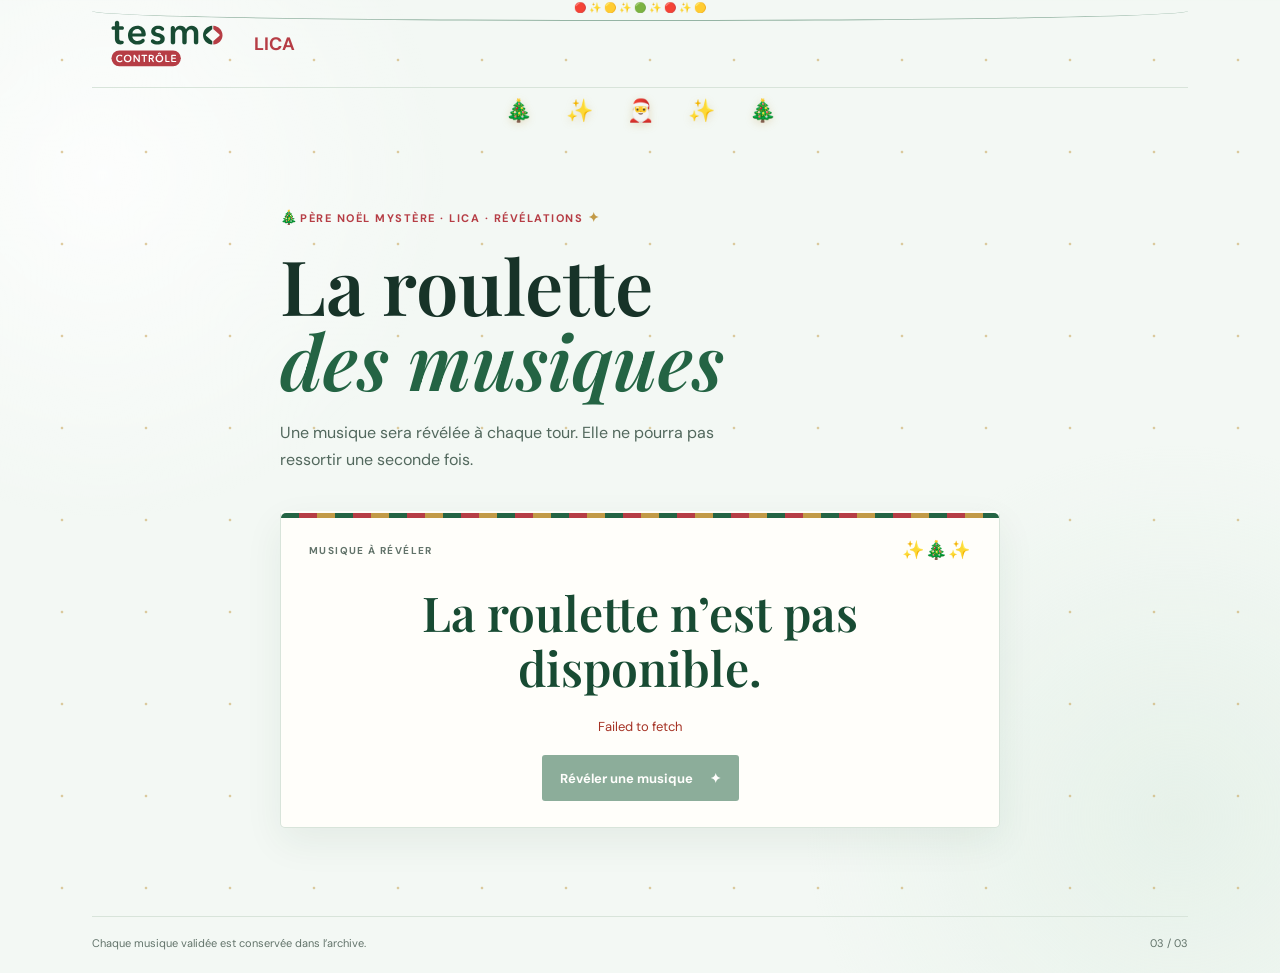
==== revelation.html @ 674e6483 "Archive completed draws and add reveal roulette" ====
<!doctype html>
<html lang="fr">
  <head>
    <meta charset="utf-8" />
    <meta name="viewport" content="width=device-width, initial-scale=1" />
    <meta name="theme-color" content="#f3f8f4" />
    <title>Révélation des musiques | LICA · Père Noël mystère</title>
    <link rel="stylesheet" href="styles.css?v=christmas-kitsch-2" />
  </head>
  <body data-page="reveal">
    <main class="shell">
      <header class="topbar">
        <div class="brand">
          <img class="brand-logo" src="assets/tesmo-controle.svg" alt="Tesmo Contrôle" />
          <span class="brand-label">LICA</span>
        </div>
      </header>
      <div class="holiday-trim" aria-hidden="true"><span>🎄</span><span>✨</span><span>🎅</span><span>✨</span><span>🎄</span></div>

      <section class="content draw-content">
        <p class="eyebrow">PÈRE NOËL MYSTÈRE · LICA · RÉVÉLATIONS</p>
        <h1>La roulette<br /><em>des musiques</em></h1>
        <p class="intro">Une musique sera révélée à chaque tour. Elle ne pourra pas ressortir une seconde fois.</p>

        <section class="draw-panel" aria-labelledby="reveal-heading">
          <div class="draw-panel-top"><span id="reveal-heading">MUSIQUE À RÉVÉLER</span><span class="draw-star" aria-hidden="true">✨🎄✨</span></div>
          <div class="draw-result" id="reveal-result" aria-live="polite">La roulette n’est pas encore ouverte.</div>
          <p class="status" id="reveal-status" role="status" aria-live="polite">Les musiques seront révélées quand le tirage sera terminé.</p>
          <div class="draw-actions">
            <button class="button button-primary" id="reveal-next" type="button" disabled>Révéler une musique <span aria-hidden="true">✦</span></button>
          </div>
        </section>
      </section>

      <footer class="footer"><span>Chaque musique validée est conservée dans l’archive.</span><span>03 / 03</span></footer>
    </main>
    <script src="config.js?v=c929e76"></script>
    <script src="app.js?v=archive-reveal-1"></script>
  </body>
</html>
---- styles.css ----
@import url('https://fonts.googleapis.com/css2?family=DM+Sans:wght@400;500;600;700&family=Playfair+Display:ital,wght@0,600;0,700;1,600;1,700&display=swap');

:root {
  color-scheme: light;
  --paper: #f3f8f4;
  --ink: #173328;
  --muted: #62736a;
  --green: #246444;
  --green-dark: #184b33;
  --red: #b63d45;
  --gold: #c29a47;
  --line: #d8e4da;
  --white: #fffefa;
}

* { box-sizing: border-box; }

body {
  min-width: 320px;
  min-height: 100vh;
  margin: 0;
  background: var(--paper);
  color: var(--ink);
  font-family: 'DM Sans', 'Trebuchet MS', sans-serif;
  background-image:
    radial-gradient(#d8e6dc 0.7px, transparent 0.7px),
    radial-gradient(circle, rgba(194, 154, 71, 0.5) 1px, transparent 1.7px),
    radial-gradient(circle at 8% 18%, rgba(255, 255, 255, 0.8), transparent 24%),
    radial-gradient(circle at 92% 84%, rgba(218, 235, 223, 0.5), transparent 26%);
  background-size: 18px 18px, 84px 92px, auto, auto;
  background-position: 0 0, 20px 14px, center, center;
}

.shell {
  display: flex;
  min-height: 100vh;
  flex-direction: column;
  padding: 0 7.2vw;
}

.topbar {
  position: relative;
  display: flex;
  height: 88px;
  align-items: center;
  justify-content: space-between;
  border-bottom: 1px solid var(--line);
}

.topbar::before {
  position: absolute;
  top: 0;
  right: 0;
  left: 0;
  height: 20px;
  border-bottom: 1px solid var(--green);
  border-radius: 0 0 48% 48%;
  content: '';
  opacity: 0.45;
  pointer-events: none;
}

.topbar::after {
  position: absolute;
  top: 3px;
  right: 6%;
  left: 6%;
  color: var(--gold);
  content: '🔴 ✨ 🟡 ✨ 🟢 ✨ 🔴 ✨ 🟡';
  font-size: 10px;
  line-height: 1;
  text-align: center;
  pointer-events: none;
}

.brand {
  position: relative;
  z-index: 1;
  display: flex;
  flex: 0 0 auto;
  align-items: center;
  gap: 12px;
  text-decoration: none;
}

.brand-logo { display: block; width: 150px; height: auto; }
.brand-label { color: var(--red); font-size: 18px; font-weight: 700; }

.holiday-trim {
  display: flex;
  min-height: 44px;
  align-items: center;
  justify-content: center;
  gap: clamp(14px, 4vw, 34px);
  text-shadow: 0 2px 8px rgba(194, 154, 71, 0.28);
}

.holiday-trim span { display: inline-block; font-size: 22px; }
.holiday-trim span:nth-child(even) { animation: twinkle 1.8s ease-in-out infinite alternate; }
.holiday-trim span:nth-child(4) { animation-delay: 0.6s; }

.content {
  width: min(100%, 720px);
  margin: auto;
  padding: 76px 0 88px;
  animation: appear 450ms ease-out both;
}

.eyebrow {
  margin: 0 0 21px;
  color: var(--red);
  font-size: 11px;
  font-weight: 700;
  letter-spacing: 1.5px;
}

.eyebrow::before { content: '🎄 '; font-size: 14px; letter-spacing: 0; }
.eyebrow::after { color: var(--gold); content: ' ✦'; font-size: 13px; }

h1 {
  margin: 0;
  font-family: 'Playfair Display', Georgia, serif;
  font-size: clamp(48px, 7vw, 76px);
  font-weight: 600;
  line-height: 0.99;
  letter-spacing: 0;
}

h1 em { color: var(--green); font-weight: 600; }

.intro {
  max-width: 470px;
  margin: 23px 0 38px;
  color: #52685d;
  font-size: 16px;
  line-height: 1.65;
}

.form-panel, .draw-panel {
  position: relative;
  background: var(--white);
  border: 1px solid var(--line);
  border-top: 3px solid transparent;
  border-radius: 5px;
  box-shadow: 0 14px 38px rgba(30, 67, 45, 0.07);
}

.form-panel::before, .draw-panel::before {
  position: absolute;
  top: -1px;
  right: 0;
  left: 0;
  height: 5px;
  border-radius: 5px 5px 0 0;
  background: repeating-linear-gradient(90deg, var(--green) 0 18px, var(--red) 18px 36px, var(--gold) 36px 54px);
  content: '';
}

.form-panel { padding: 25px; }

label { display: block; margin-bottom: 11px; font-size: 13px; font-weight: 700; }

textarea {
  display: block;
  width: 100%;
  min-height: 116px;
  resize: vertical;
  border: 1px solid var(--line);
  border-radius: 3px;
  outline: none;
  padding: 14px;
  background: #fffefa;
  color: var(--ink);
  font: inherit;
  font-size: 15px;
  line-height: 1.5;
}

textarea:focus { border-color: var(--green); box-shadow: 0 0 0 3px rgba(36, 100, 68, 0.12); }
textarea::placeholder { color: #89968e; }

.form-bottom { display: flex; align-items: center; justify-content: space-between; gap: 15px; margin-top: 19px; }
.quiet { color: var(--muted); font-size: 12px; }

.button {
  display: inline-flex;
  min-height: 46px;
  align-items: center;
  justify-content: center;
  gap: 17px;
  border: 1px solid transparent;
  border-radius: 3px;
  padding: 0 17px;
  font: inherit;
  font-size: 13px;
  font-weight: 700;
  cursor: pointer;
  transition: background-color 150ms ease, transform 150ms ease;
}

.button:hover:not(:disabled) { transform: translateY(-1px); }
.button[hidden] { display: none; }
.button:focus-visible { outline: 3px solid var(--gold); outline-offset: 3px; }
.button:disabled { cursor: not-allowed; opacity: 0.52; }
.button-primary { background: var(--green); color: white; }
.button-primary:hover:not(:disabled) { background: var(--green-dark); }
.button-outline { border-color: var(--red); background: transparent; color: var(--red); }
.button-outline:hover:not(:disabled) { background: #fff1ef; }

.status { min-height: 20px; margin: 14px 0 0; color: var(--muted); font-size: 13px; line-height: 1.5; }
.status.error { color: #a53224; }

.draw-panel { padding: 24px 28px 26px; }
.draw-panel-top { display: flex; align-items: center; justify-content: space-between; color: var(--muted); font-size: 10px; font-weight: 700; letter-spacing: 1.4px; }
.draw-star { color: var(--gold); font-size: 18px; letter-spacing: 1px; }
.draw-result {
  display: grid;
  min-height: 155px;
  place-items: center;
  padding: 20px 10px;
  color: var(--green-dark);
  font-family: 'Playfair Display', Georgia, serif;
  font-size: clamp(30px, 5vw, 48px);
  font-weight: 600;
  line-height: 1.15;
  overflow-wrap: anywhere;
  text-align: center;
}

.draw-panel .status { margin: 0 0 18px; text-align: center; }
.draw-actions { display: flex; justify-content: center; gap: 10px; }
.footer { display: flex; justify-content: space-between; gap: 20px; border-top: 1px solid var(--line); padding: 19px 0 23px; color: var(--muted); font-size: 11px; }

@keyframes appear { from { opacity: 0; transform: translateY(8px); } to { opacity: 1; transform: translateY(0); } }
@keyframes twinkle { from { opacity: 0.55; transform: scale(0.9) rotate(-8deg); } to { opacity: 1; transform: scale(1.12) rotate(8deg); } }

@media (prefers-reduced-motion: reduce) {
  *, *::before, *::after { animation-duration: 0.01ms !important; animation-iteration-count: 1 !important; scroll-behavior: auto !important; }
}

@media (max-width: 600px) {
  .shell { padding: 0 22px; }
  .topbar { height: 72px; }
  .brand-logo { width: 126px; }
  .brand-label { font-size: 16px; }
  .holiday-trim { min-height: 38px; }
  .holiday-trim span { font-size: 19px; }
  .content { padding: 58px 0 64px; }
  .intro { margin: 19px 0 29px; font-size: 15px; }
  .form-panel { padding: 19px; }
  .form-bottom { align-items: flex-start; flex-direction: column; }
  .form-bottom .button { width: 100%; }
  .draw-panel { padding: 21px 17px; }
  .draw-result { min-height: 135px; }
  .draw-actions { flex-direction: column; }
  .draw-actions .button { width: 100%; }
  .footer { align-items: flex-start; font-size: 10px; }
}
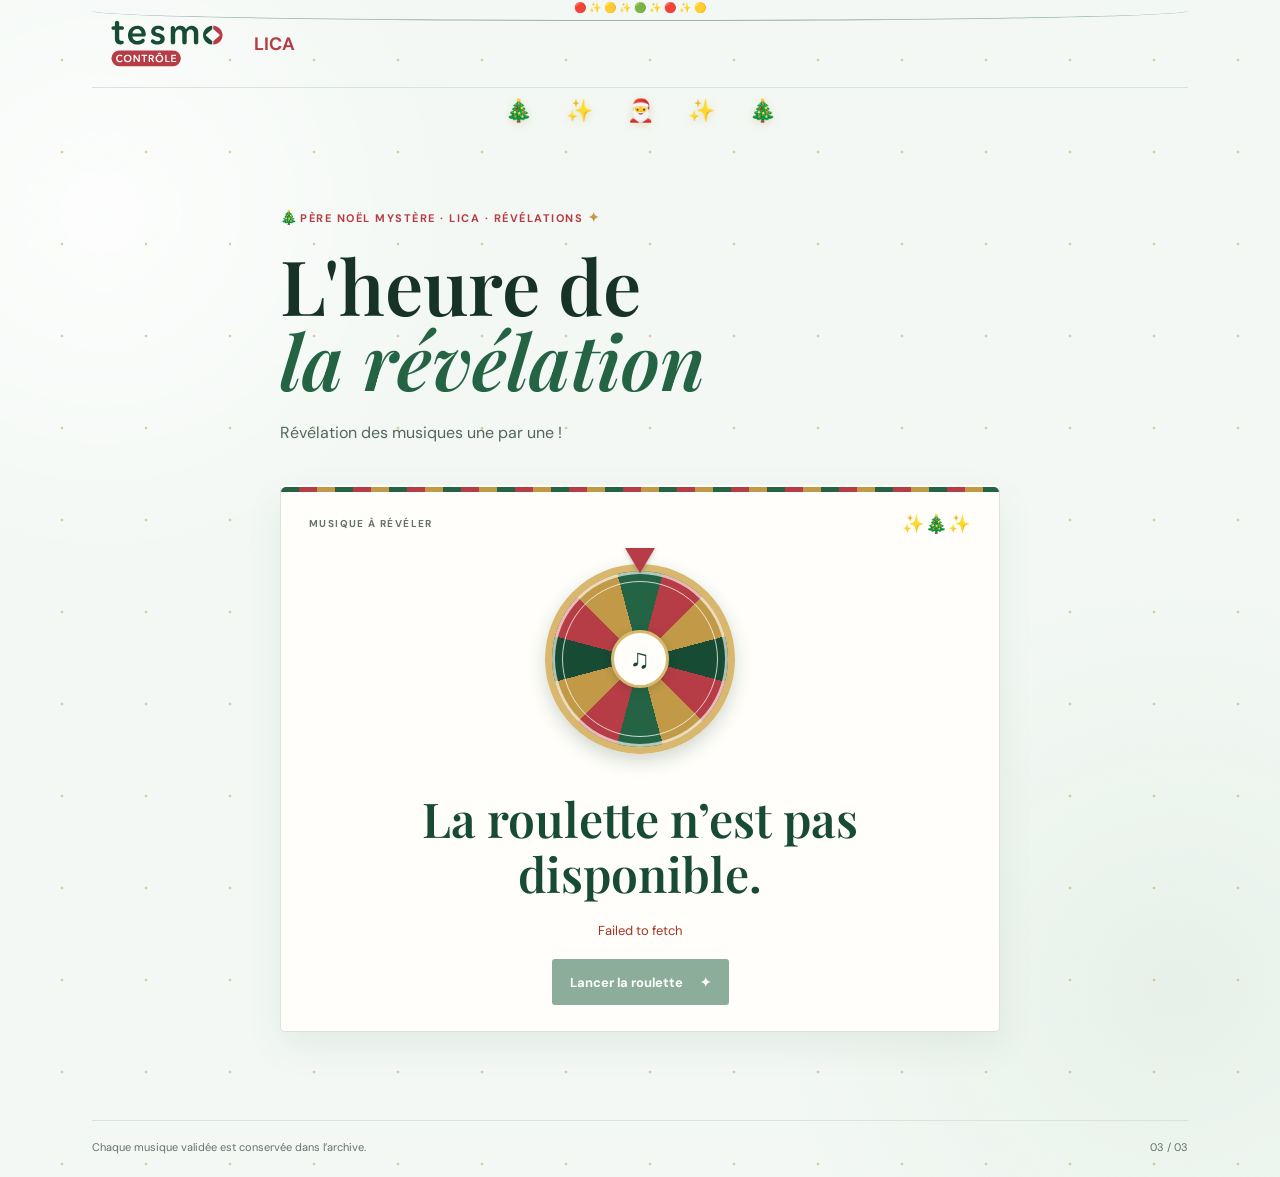
==== commit 2b0c4baf: "Ajoute une roulette animée aux révélations Co-authored-by: Copilot <223556219+Copilot@users.noreply." ====
--- a/revelation.html
+++ b/revelation.html
@@ -4,7 +4,7 @@
     <meta charset="utf-8" />
     <meta name="viewport" content="width=device-width, initial-scale=1" />
     <meta name="theme-color" content="#f3f8f4" />
-    <title>Révélation des musiques | LICA · Père Noël mystère</title>
+    <title>L'heure de la révélation | LICA · Père Noël mystère</title>
     <link rel="stylesheet" href="styles.css?v=christmas-kitsch-2" />
   </head>
   <body data-page="reveal">
@@ -19,15 +19,21 @@
 
       <section class="content draw-content">
         <p class="eyebrow">PÈRE NOËL MYSTÈRE · LICA · RÉVÉLATIONS</p>
-        <h1>La roulette<br /><em>des musiques</em></h1>
-        <p class="intro">Une musique sera révélée à chaque tour. Elle ne pourra pas ressortir une seconde fois.</p>
+        <h1>L'heure de<br /><em>la révélation</em></h1>
+        <p class="intro">Révélation des musiques une par une !</p>
 
         <section class="draw-panel" aria-labelledby="reveal-heading">
           <div class="draw-panel-top"><span id="reveal-heading">MUSIQUE À RÉVÉLER</span><span class="draw-star" aria-hidden="true">✨🎄✨</span></div>
+          <div class="roulette-stage" aria-hidden="true">
+            <span class="roulette-pointer"></span>
+            <div class="roulette-wheel" id="reveal-wheel">
+              <span class="roulette-center">♫</span>
+            </div>
+          </div>
           <div class="draw-result" id="reveal-result" aria-live="polite">La roulette n’est pas encore ouverte.</div>
           <p class="status" id="reveal-status" role="status" aria-live="polite">Les musiques seront révélées quand le tirage sera terminé.</p>
           <div class="draw-actions">
-            <button class="button button-primary" id="reveal-next" type="button" disabled>Révéler une musique <span aria-hidden="true">✦</span></button>
+            <button class="button button-primary" id="reveal-next" type="button" disabled>Lancer la roulette <span aria-hidden="true">✦</span></button>
           </div>
         </section>
       </section>
--- a/styles.css
+++ b/styles.css
@@ -213,9 +213,75 @@
 .draw-panel { padding: 24px 28px 26px; }
 .draw-panel-top { display: flex; align-items: center; justify-content: space-between; color: var(--muted); font-size: 10px; font-weight: 700; letter-spacing: 1.4px; }
 .draw-star { color: var(--gold); font-size: 18px; letter-spacing: 1px; }
+.roulette-stage {
+  position: relative;
+  display: grid;
+  min-height: 235px;
+  place-items: center;
+  padding: 24px 0 12px;
+}
+.roulette-wheel {
+  position: relative;
+  display: grid;
+  width: 190px;
+  aspect-ratio: 1;
+  place-items: center;
+  border: 7px solid #d8b86e;
+  border-radius: 50%;
+  background: conic-gradient(
+    from -15deg,
+    var(--green) 0deg 30deg,
+    var(--red) 30deg 60deg,
+    var(--gold) 60deg 90deg,
+    var(--green-dark) 90deg 120deg,
+    var(--red) 120deg 150deg,
+    var(--gold) 150deg 180deg,
+    var(--green) 180deg 210deg,
+    var(--red) 210deg 240deg,
+    var(--gold) 240deg 270deg,
+    var(--green-dark) 270deg 300deg,
+    var(--red) 300deg 330deg,
+    var(--gold) 330deg 360deg
+  );
+  box-shadow: 0 7px 18px rgba(30, 67, 45, 0.2), inset 0 0 0 3px rgba(255, 254, 250, 0.65);
+}
+.roulette-wheel::before {
+  position: absolute;
+  inset: 10px;
+  border: 1px solid rgba(255, 254, 250, 0.75);
+  border-radius: 50%;
+  content: '';
+}
+.roulette-center {
+  display: grid;
+  width: 58px;
+  aspect-ratio: 1;
+  place-items: center;
+  border: 3px solid #d8b86e;
+  border-radius: 50%;
+  background: var(--white);
+  color: var(--green-dark);
+  font-family: Georgia, serif;
+  font-size: 27px;
+  box-shadow: 0 2px 8px rgba(23, 51, 40, 0.22);
+}
+.roulette-pointer {
+  position: absolute;
+  z-index: 1;
+  top: 12px;
+  left: 50%;
+  width: 0;
+  height: 0;
+  border-top: 25px solid var(--red);
+  border-right: 15px solid transparent;
+  border-left: 15px solid transparent;
+  filter: drop-shadow(0 2px 2px rgba(23, 51, 40, 0.25));
+  transform: translateX(-50%);
+}
+.roulette-wheel.is-spinning { animation: roulette-spin 3.2s cubic-bezier(0.12, 0.72, 0.18, 1) both; }
 .draw-result {
   display: grid;
-  min-height: 155px;
+  min-height: 96px;
   place-items: center;
   padding: 20px 10px;
   color: var(--green-dark);
@@ -233,6 +299,7 @@
 
 @keyframes appear { from { opacity: 0; transform: translateY(8px); } to { opacity: 1; transform: translateY(0); } }
 @keyframes twinkle { from { opacity: 0.55; transform: scale(0.9) rotate(-8deg); } to { opacity: 1; transform: scale(1.12) rotate(8deg); } }
+@keyframes roulette-spin { to { transform: rotate(1800deg); } }
 
 @media (prefers-reduced-motion: reduce) {
   *, *::before, *::after { animation-duration: 0.01ms !important; animation-iteration-count: 1 !important; scroll-behavior: auto !important; }
@@ -251,7 +318,9 @@
   .form-bottom { align-items: flex-start; flex-direction: column; }
   .form-bottom .button { width: 100%; }
   .draw-panel { padding: 21px 17px; }
-  .draw-result { min-height: 135px; }
+  .roulette-stage { min-height: 205px; }
+  .roulette-wheel { width: 165px; }
+  .draw-result { min-height: 110px; }
   .draw-actions { flex-direction: column; }
   .draw-actions .button { width: 100%; }
   .footer { align-items: flex-start; font-size: 10px; }
